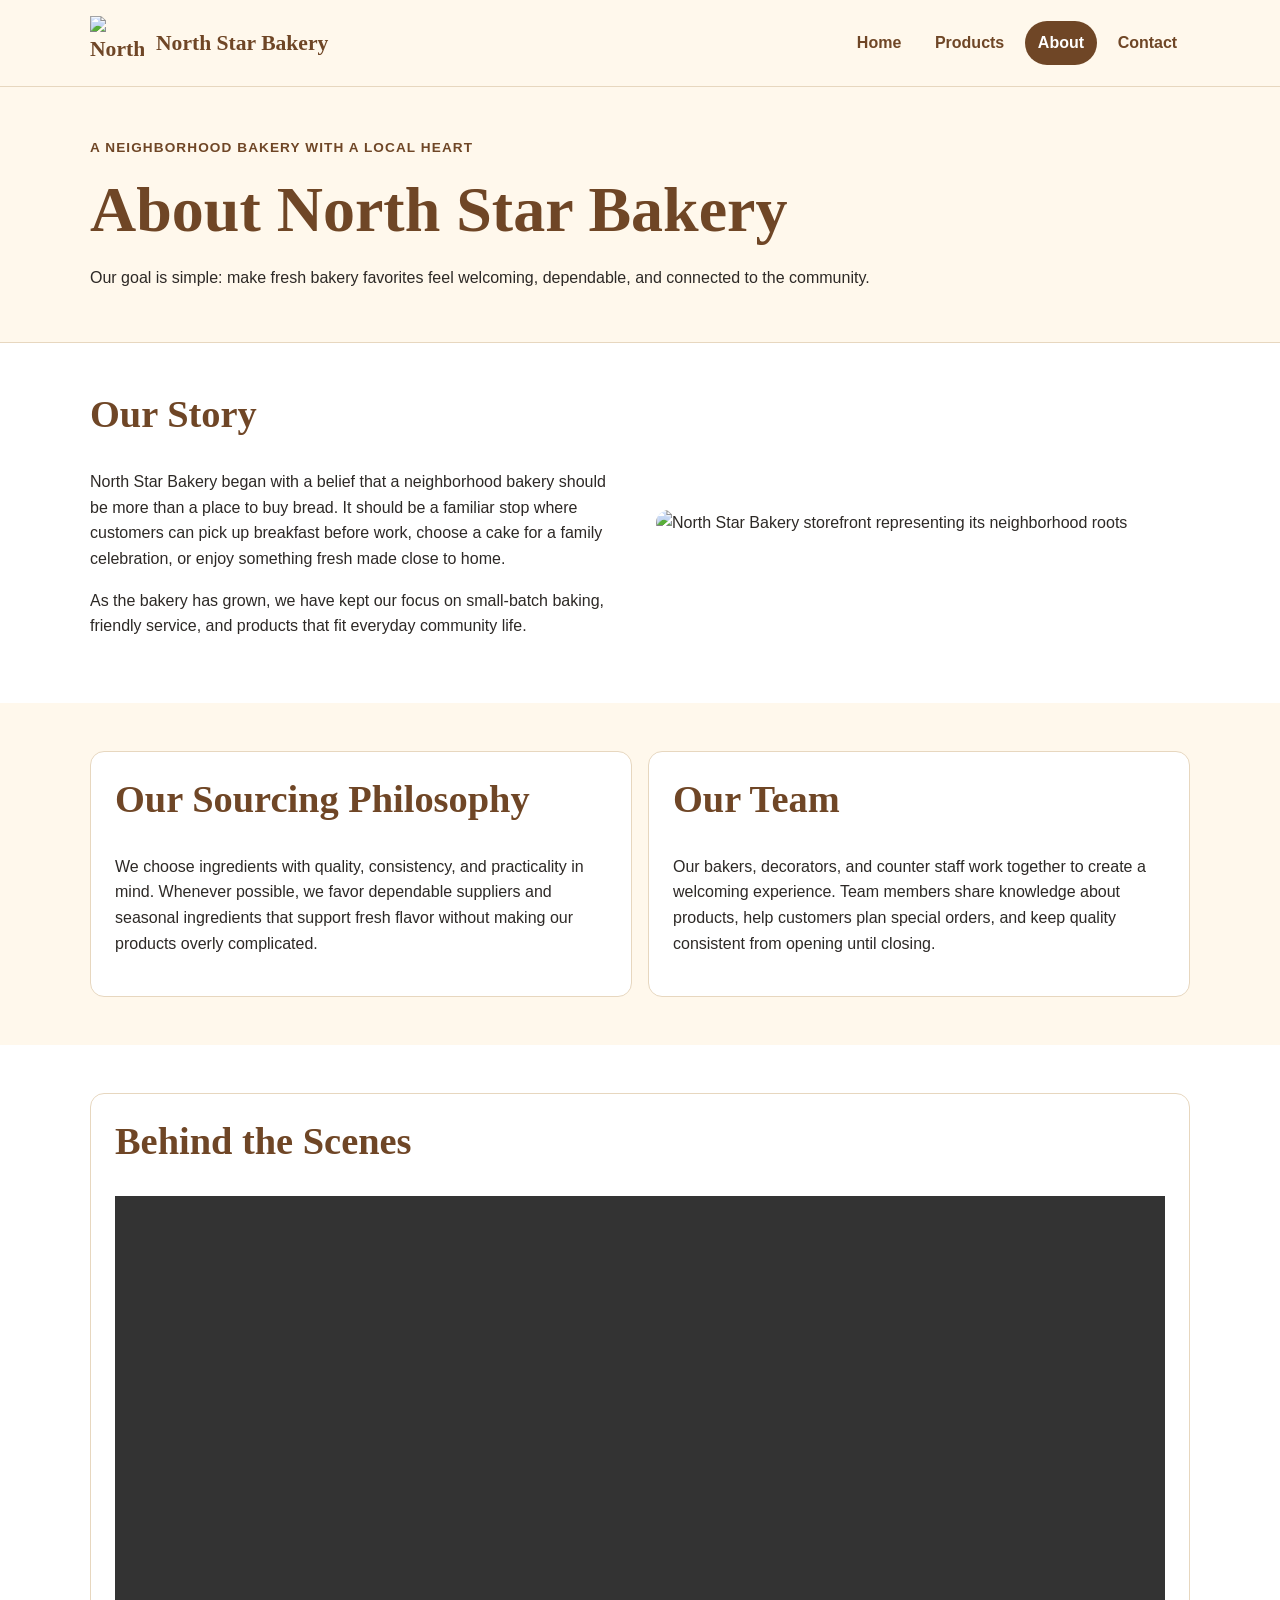
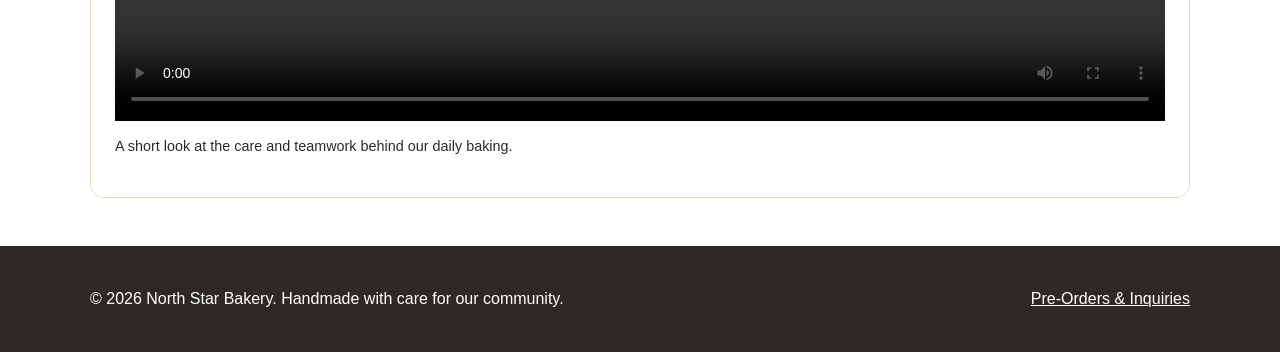
==== about.html @ eae13a36 "Add files via upload" ====
<!DOCTYPE html>
<html lang="en">
<head>
  <meta charset="UTF-8">
  <meta name="viewport" content="width=device-width, initial-scale=1.0">
  <title>North Star Bakery | About</title>
  <link rel="stylesheet" href="styles.css">
</head>
<body>
  <header class="site-header">
    <div class="container header-inner">
      <a class="brand" href="index.html" aria-label="North Star Bakery home">
        <img src="media/bakery-logo.png" alt="North Star Bakery logo">
        <span>North Star Bakery</span>
      </a>
      <nav aria-label="Primary navigation">
        <ul class="nav-list">
          <li><a href="index.html">Home</a></li>
          <li><a href="products.html">Products</a></li>
          <li><a class="active" href="about.html">About</a></li>
          <li><a href="contact.html">Contact</a></li>
        </ul>
      </nav>
    </div>
  </header>

  <main>
    <section class="page-banner">
      <div class="container">
        <p class="eyebrow">A neighborhood bakery with a local heart</p>
        <h1>About North Star Bakery</h1>
        <p>Our goal is simple: make fresh bakery favorites feel welcoming, dependable, and connected to the community.</p>
      </div>
    </section>

    <section class="section">
      <div class="container split-layout">
        <div>
          <h2>Our Story</h2>
          <p>North Star Bakery began with a belief that a neighborhood bakery should be more than a place to buy bread. It should be a familiar stop where customers can pick up breakfast before work, choose a cake for a family celebration, or enjoy something fresh made close to home.</p>
          <p>As the bakery has grown, we have kept our focus on small-batch baking, friendly service, and products that fit everyday community life.</p>
        </div>
        <img class="content-image" src="media/bakery-storefront.jpg" alt="North Star Bakery storefront representing its neighborhood roots">
      </div>
    </section>

    <section class="section section-accent">
      <div class="container card-grid two-columns">
        <article class="card">
          <h2>Our Sourcing Philosophy</h2>
          <p>We choose ingredients with quality, consistency, and practicality in mind. Whenever possible, we favor dependable suppliers and seasonal ingredients that support fresh flavor without making our products overly complicated.</p>
        </article>
        <article class="card">
          <h2>Our Team</h2>
          <p>Our bakers, decorators, and counter staff work together to create a welcoming experience. Team members share knowledge about products, help customers plan special orders, and keep quality consistent from opening until closing.</p>
        </article>
      </div>
    </section>

    <section class="section">
      <div class="container media-panel video-panel">
        <h2>Behind the Scenes</h2>
        <video controls preload="metadata">
          <source src="media/bakery-behind-scenes.mp4" type="video/mp4">
          Your browser does not support the video element. Please contact North Star Bakery to learn more about our baking process.
        </video>
        <p class="small-text">A short look at the care and teamwork behind our daily baking.</p>
      </div>
    </section>
  </main>

  <footer class="site-footer">
    <div class="container footer-inner">
      <p>&copy; 2026 North Star Bakery. Handmade with care for our community.</p>
      <a href="contact.html">Pre-Orders & Inquiries</a>
    </div>
  </footer>
</body>
</html>
---- styles.css ----
:root {
  --cream: #fff8ec;
  --gold: #d9a441;
  --brown: #6f4626;
  --charcoal: #2d2926;
  --white: #ffffff;
  --border: #e7d7bf;
}

* {
  box-sizing: border-box;
}

html {
  scroll-behavior: smooth;
}

body {
  margin: 0;
  font-family: Arial, Helvetica, sans-serif;
  line-height: 1.6;
  color: var(--charcoal);
  background: var(--white);
}

img,
video {
  max-width: 100%;
  display: block;
}

a {
  color: var(--brown);
}

.container {
  width: min(92%, 1100px);
  margin: 0 auto;
}

.site-header {
  background: var(--cream);
  border-bottom: 1px solid var(--border);
}

.header-inner {
  display: flex;
  flex-direction: column;
  align-items: center;
  gap: 1rem;
  padding: 1rem 0;
}

.brand {
  display: flex;
  align-items: center;
  gap: 0.75rem;
  text-decoration: none;
  font-family: Georgia, "Times New Roman", serif;
  font-size: 1.35rem;
  font-weight: 700;
  color: var(--brown);
}

.brand img {
  width: 54px;
  height: 54px;
  object-fit: contain;
}

.nav-list {
  display: flex;
  flex-wrap: wrap;
  justify-content: center;
  gap: 0.5rem;
  list-style: none;
  padding: 0;
  margin: 0;
}

.nav-list a {
  display: block;
  padding: 0.55rem 0.8rem;
  border-radius: 999px;
  text-decoration: none;
  font-weight: 700;
}

.nav-list a:hover,
.nav-list a:focus,
.nav-list a.active {
  background: var(--brown);
  color: var(--white);
}

.hero,
.page-banner {
  background: var(--cream);
}

.hero {
  padding: 2.5rem 0;
}

.hero-grid,
.split-layout,
.product-layout,
.contact-grid,
.callout {
  display: flex;
  flex-direction: column;
  gap: 2rem;
}

.hero-image,
.content-image,
.product-photo,
.responsive-feature {
  width: 100%;
  border-radius: 16px;
  object-fit: cover;
}

.hero-image {
  min-height: 280px;
}

.page-banner {
  padding: 2.25rem 0;
  border-bottom: 1px solid var(--border);
}

h1,
h2,
h3 {
  font-family: Georgia, "Times New Roman", serif;
  line-height: 1.2;
  color: var(--brown);
}

h1 {
  font-size: clamp(2.2rem, 8vw, 4rem);
  margin: 0.25rem 0 1rem;
}

h2 {
  font-size: clamp(1.6rem, 5vw, 2.4rem);
  margin-top: 0;
}

h3 {
  font-size: 1.25rem;
}

.eyebrow {
  color: var(--brown);
  font-weight: 700;
  letter-spacing: 0.08em;
  text-transform: uppercase;
  font-size: 0.85rem;
}

.section {
  padding: 3rem 0;
}

.section-accent {
  background: var(--cream);
}

.card-grid {
  display: flex;
  flex-direction: column;
  gap: 1rem;
}

.card,
.info-card,
.media-panel {
  background: var(--white);
  border: 1px solid var(--border);
  border-radius: 14px;
  padding: 1.5rem;
}

.price {
  font-weight: 700;
  color: var(--brown);
  font-size: 1.1rem;
}

.button-row {
  display: flex;
  flex-direction: column;
  gap: 0.75rem;
  margin-top: 1.25rem;
}

.button {
  display: inline-block;
  border: 2px solid var(--brown);
  border-radius: 8px;
  background: var(--brown);
  color: var(--white);
  padding: 0.75rem 1.1rem;
  text-decoration: none;
  font: inherit;
  font-weight: 700;
  cursor: pointer;
  text-align: center;
}

.button:hover,
.button:focus {
  background: var(--charcoal);
  border-color: var(--charcoal);
}

.button-secondary {
  background: transparent;
  color: var(--brown);
}

.button-secondary:hover,
.button-secondary:focus {
  color: var(--white);
}

.featured-figure {
  margin: 0;
}

.featured-figure img {
  width: 100%;
  max-height: 520px;
  object-fit: cover;
  border-radius: 14px 14px 0 0;
}

.featured-figure figcaption {
  background: var(--white);
  border: 1px solid var(--border);
  border-top: 0;
  border-radius: 0 0 14px 14px;
  padding: 1rem 1.25rem;
}

.media-panel audio,
.video-panel video {
  width: 100%;
}

.small-text {
  font-size: 0.9rem;
}

.contact-form {
  display: flex;
  flex-direction: column;
  gap: 1rem;
}

.form-section {
  margin: 0;
  padding: 1rem;
  border: 1px solid var(--border);
  border-radius: 10px;
  display: flex;
  flex-direction: column;
  gap: 1rem;
}

.form-section legend {
  padding: 0 0.4rem;
  font-family: Georgia, "Times New Roman", serif;
  font-weight: 700;
  color: var(--brown);
}

.form-group {
  display: flex;
  flex-direction: column;
  gap: 0.35rem;
}

label {
  font-weight: 700;
  color: var(--brown);
}

input,
select,
textarea {
  width: 100%;
  padding: 0.75rem;
  border: 1px solid #a8937f;
  border-radius: 7px;
  background: var(--white);
  color: var(--charcoal);
  font: inherit;
}

input:focus,
select:focus,
textarea:focus {
  outline: 3px solid rgba(217, 164, 65, 0.35);
  border-color: var(--brown);
}

.site-footer {
  background: var(--charcoal);
  color: var(--white);
  padding: 1.5rem 0;
}

.footer-inner {
  display: flex;
  flex-direction: column;
  gap: 0.5rem;
}

.site-footer a {
  color: var(--white);
}

@media (min-width: 760px) {
  .header-inner,
  .footer-inner {
    flex-direction: row;
    justify-content: space-between;
    align-items: center;
  }

  .hero-grid,
  .split-layout,
  .product-layout,
  .contact-grid,
  .callout {
    flex-direction: row;
    align-items: center;
  }

  .hero-grid > *,
  .split-layout > *,
  .product-layout > *,
  .contact-grid > * {
    flex: 1;
  }

  .card-grid.two-columns {
    flex-direction: row;
  }

  .card-grid.two-columns > * {
    flex: 1;
  }

  .card-grid.three-columns {
    flex-direction: row;
  }

  .card-grid.three-columns > * {
    flex: 1;
  }

  .button-row {
    flex-direction: row;
  }

  .product-list {
    display: flex;
    flex-direction: column;
    gap: 1rem;
  }

  .contact-form {
    display: grid;
    grid-template-columns: 1fr 1fr;
    gap: 1rem;
  }

  .contact-form .form-section,
  .contact-form .full-width,
  .contact-form .button {
    grid-column: 1 / -1;
  }

  .contact-form .form-section {
    display: grid;
    grid-template-columns: 1fr 1fr;
  }

  .contact-form .form-section legend {
    grid-column: 1 / -1;
  }

  .contact-form .form-section .form-group:last-child:nth-child(odd) {
    grid-column: 1 / -1;
  }

  .callout {
    justify-content: space-between;
  }

  .callout > div {
    flex: 1;
  }
}
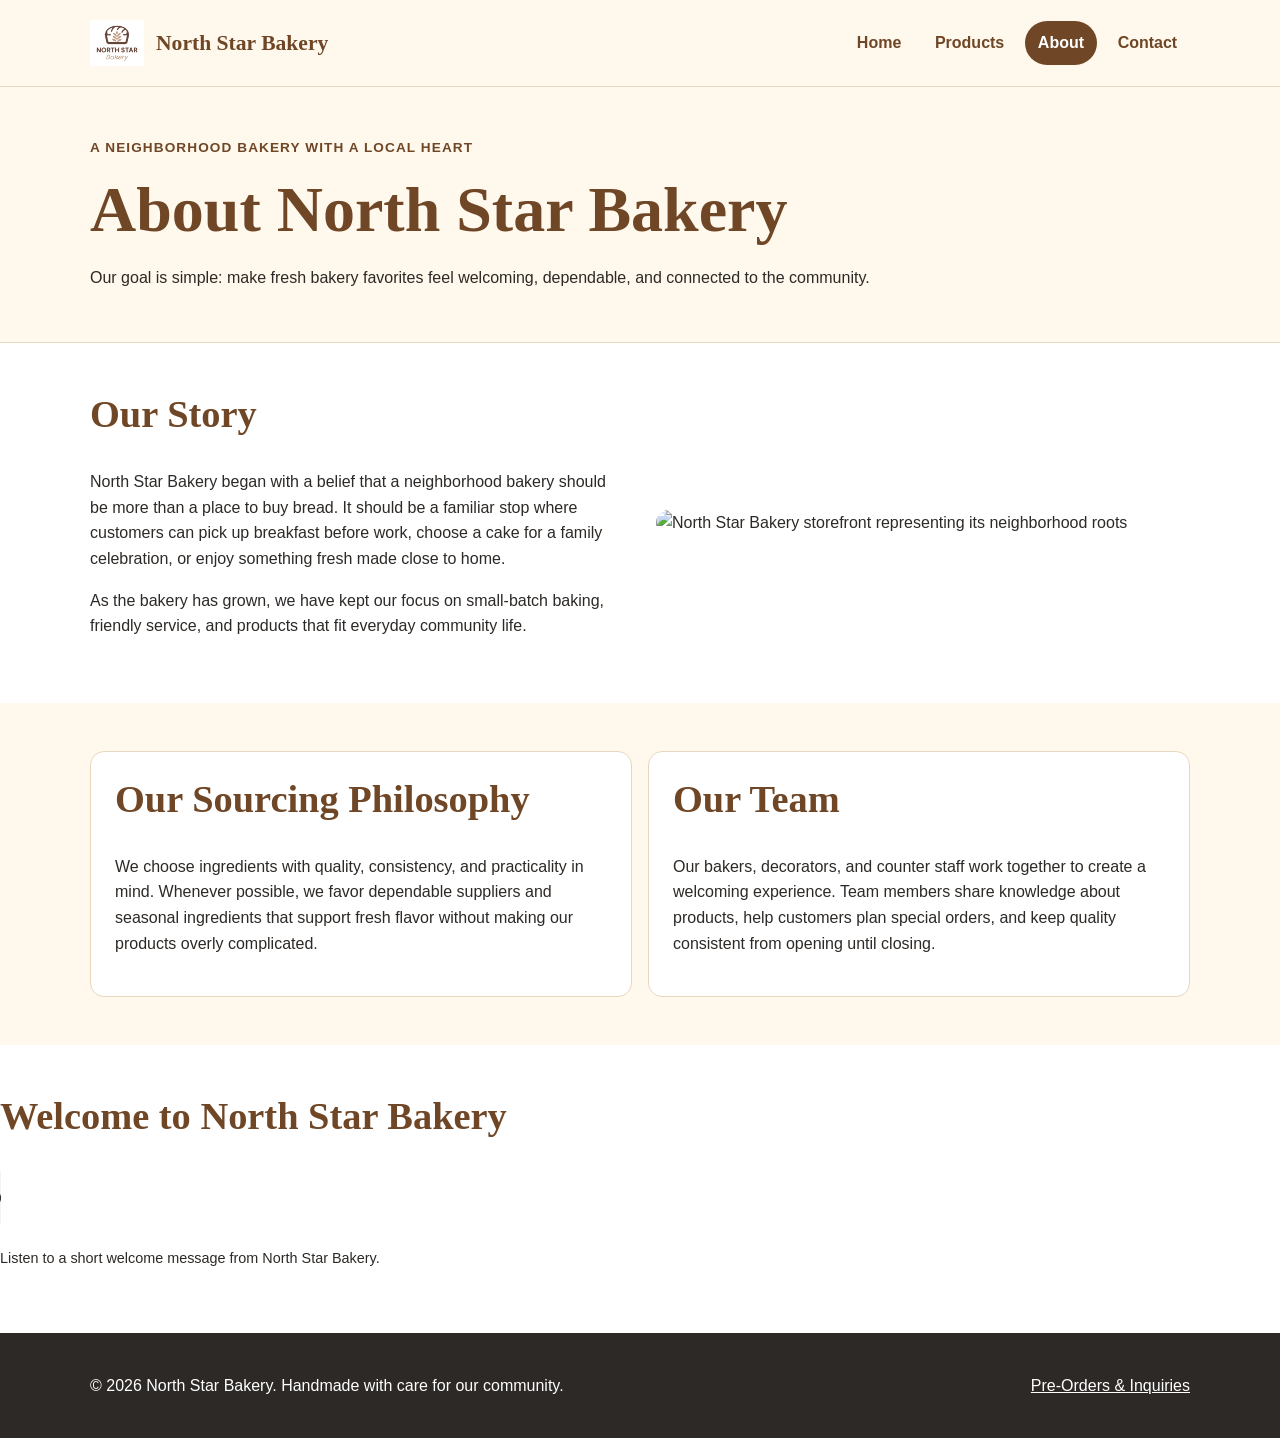
==== commit 2c4afd89: "Add audio welcome message to about section Replaced video section with an audio welcome message and " ====
--- a/about.html
+++ b/about.html
@@ -40,7 +40,7 @@
           <p>North Star Bakery began with a belief that a neighborhood bakery should be more than a place to buy bread. It should be a familiar stop where customers can pick up breakfast before work, choose a cake for a family celebration, or enjoy something fresh made close to home.</p>
           <p>As the bakery has grown, we have kept our focus on small-batch baking, friendly service, and products that fit everyday community life.</p>
         </div>
-        <img class="content-image" src="media/bakery-storefront.jpg" alt="North Star Bakery storefront representing its neighborhood roots">
+        <img class="content-image" src="media/bakery-storefront_c.jpg.png" alt="North Star Bakery storefront representing its neighborhood roots">
       </div>
     </section>
 
@@ -58,13 +58,13 @@
     </section>
 
     <section class="section">
-      <div class="container media-panel video-panel">
-        <h2>Behind the Scenes</h2>
-        <video controls preload="metadata">
-          <source src="media/bakery-behind-scenes.mp4" type="video/mp4">
-          Your browser does not support the video element. Please contact North Star Bakery to learn more about our baking process.
-        </video>
-        <p class="small-text">A short look at the care and teamwork behind our daily baking.</p>
+      <h2>Welcome to North Star Bakery</h2>
+<audio controls preload="metadata">
+  <source src="media/bakery-welcome_c.mp3" type="audio/mpeg">
+  Your browser does not support the audio element. Please contact North Star Bakery to learn more about our bakery.
+</audio>
+<p class="small-text">Listen to a short welcome message from North Star Bakery.</p>
+        
       </div>
     </section>
   </main>
